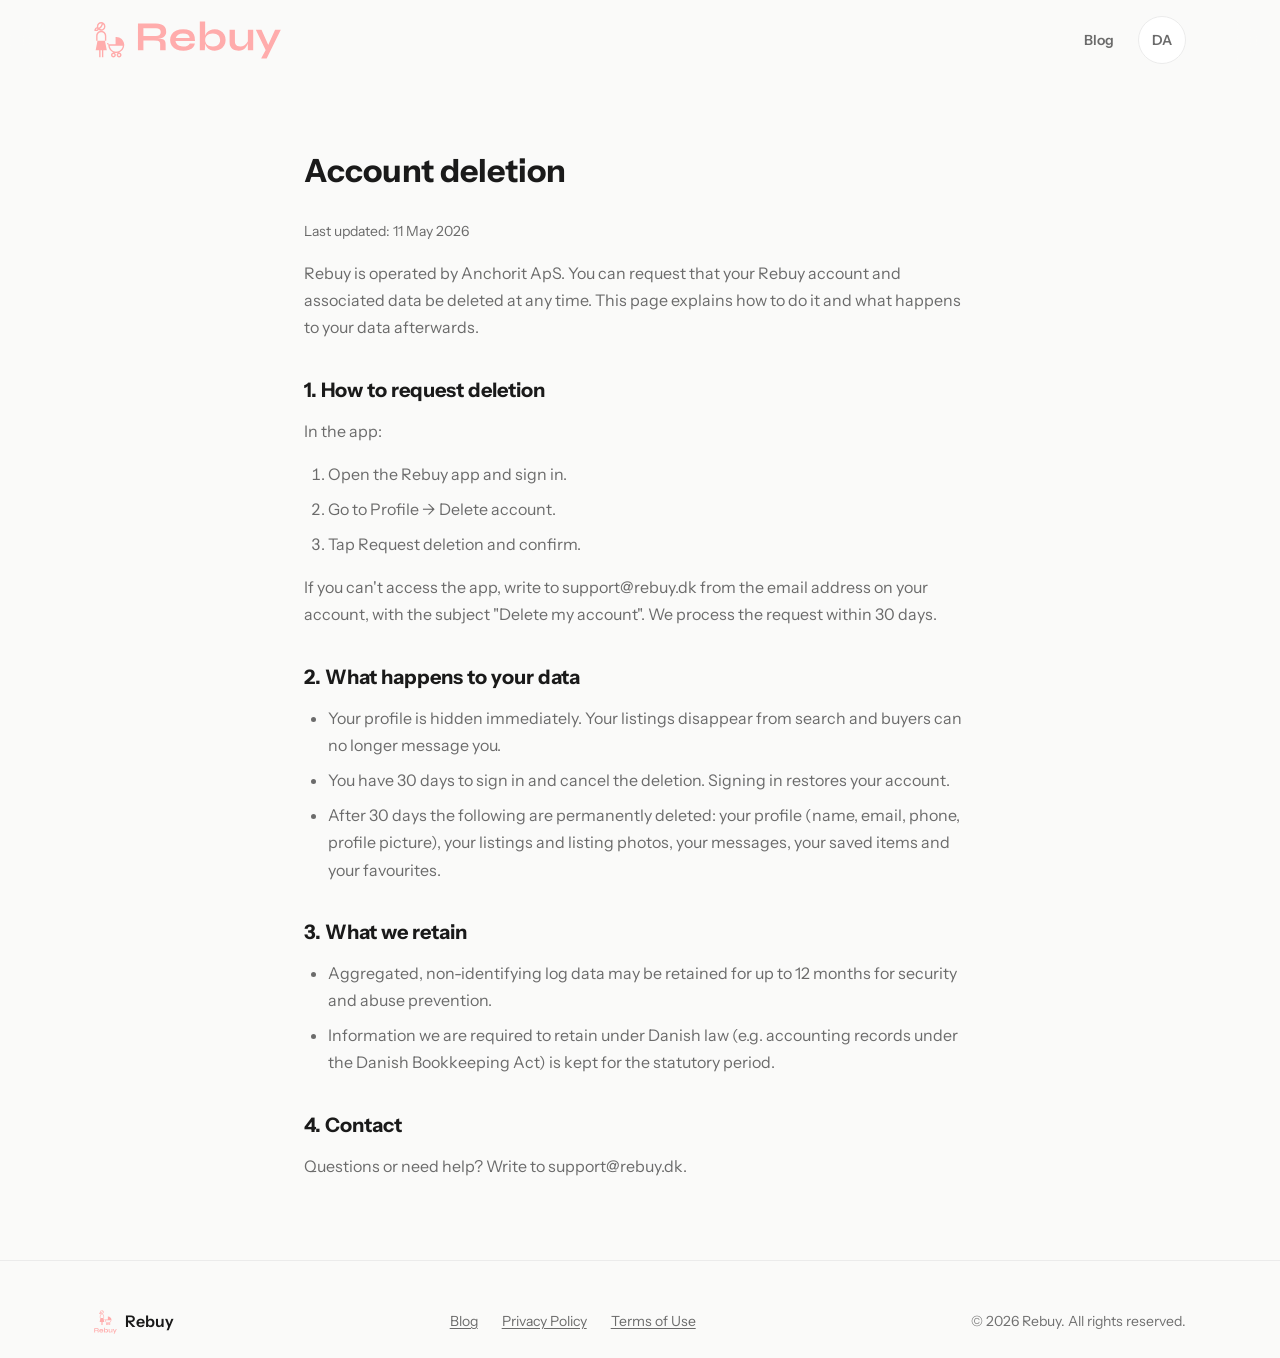
==== account-deletion/index.html @ 673bbb77 "feat: add /account-deletion page for Play Store requirement Adds a public account-deletion page at /" ====
<!DOCTYPE html>
<html lang="da">
<head>
  <meta charset="UTF-8">
  <meta name="viewport" content="width=device-width, initial-scale=1.0">
  <title>Sletning af konto — Rebuy</title>
  <meta name="description" content="Sådan beder du om at få din Rebuy-konto og tilhørende data slettet.">
  <link rel="canonical" href="https://rebuy.dk/account-deletion">
  <link rel="icon" type="image/svg+xml" href="/assets/logos/favicon.svg">
  <link rel="apple-touch-icon" href="/assets/logos/apple-touch-icon.png">
  <meta name="theme-color" content="#FAFAF9">
  <link rel="preconnect" href="https://fonts.googleapis.com">
  <link rel="preconnect" href="https://fonts.gstatic.com" crossorigin>
  <link rel="preload" as="style" href="https://fonts.googleapis.com/css2?family=Instrument+Sans:wght@400;500;600;700&display=swap">
  <link href="https://fonts.googleapis.com/css2?family=Instrument+Sans:wght@400;500;600;700&display=swap" rel="stylesheet" media="print" onload="this.media='all'">
  <noscript><link href="https://fonts.googleapis.com/css2?family=Instrument+Sans:wght@400;500;600;700&display=swap" rel="stylesheet"></noscript>
  <link rel="stylesheet" href="/css/styles.css?v=__VERSION__">
  <style>
    .legal { max-width: 720px; margin: 0 auto; padding: var(--space-3xl) var(--space-lg); }
    .legal h1 { font-size: var(--text-3xl); margin-bottom: var(--space-lg); }
    .legal h2 { font-size: var(--text-xl); margin-top: var(--space-xl); margin-bottom: var(--space-sm); }
    .legal p { color: var(--color-text-secondary); margin-bottom: var(--space-md); line-height: 1.7; }
    .legal ul, .legal ol { color: var(--color-text-secondary); margin: 0 0 var(--space-md) var(--space-lg); line-height: 1.7; }
    .legal ul li, .legal ol li { margin-bottom: var(--space-xs); }
    .legal-updated { font-size: var(--text-sm); color: var(--color-text-muted); margin-bottom: var(--space-xl); }
    .legal a { color: var(--color-primary, #E88888); }
  </style>
</head>
<body>

  <header class="header">
    <div class="container header-inner">
      <a href="/" class="header-logo">
        <img src="/assets/logos/color-icon-left-layout.svg?v=20260419" alt="Rebuy" width="188" height="40">
      </a>
      <nav class="header-nav" aria-label="Primary navigation">
        <a href="/blog/">Blog</a>
      </nav>
      <button id="lang-toggle" class="lang-toggle" type="button" aria-label="Switch language">
        <span data-i18n="lang.toggle">EN</span>
      </button>
    </div>
  </header>

  <main class="legal">
    <h1 data-i18n="delete.title">Sletning af konto</h1>
    <p class="legal-updated" data-i18n="delete.updated">Sidst opdateret: 11. maj 2026</p>

    <p data-i18n="delete.intro">Rebuy drives af Anchorit ApS. Du kan til enhver tid bede om at få din Rebuy-konto og dine tilhørende data slettet. Denne side beskriver, hvordan du gør det, og hvad der sker med dine data bagefter.</p>

    <h2 data-i18n="delete.s1_title">1. Sådan beder du om sletning</h2>
    <p data-i18n="delete.s1_intro">I appen:</p>
    <ol>
      <li data-i18n="delete.s1_step1">Åbn Rebuy-appen og log ind.</li>
      <li data-i18n="delete.s1_step2">Gå til Profil → Slet konto.</li>
      <li data-i18n="delete.s1_step3">Tryk på Anmod om sletning og bekræft.</li>
    </ol>
    <p data-i18n="delete.s1_email">Hvis du ikke har adgang til appen, kan du skrive til support@rebuy.dk fra den e-mailadresse, der er knyttet til din konto, med emnet "Slet min konto". Vi behandler anmodningen inden for 30 dage.</p>

    <h2 data-i18n="delete.s2_title">2. Hvad sker der med dine data</h2>
    <ul>
      <li data-i18n="delete.s2_li1">Din profil skjules med det samme. Dine annoncer forsvinder fra søgning, og købere kan ikke længere skrive til dig.</li>
      <li data-i18n="delete.s2_li2">Du har 30 dage til at logge ind og fortryde sletningen. Ved at logge ind genaktiveres din konto.</li>
      <li data-i18n="delete.s2_li3">Efter 30 dage slettes følgende permanent: din profil (navn, e-mail, telefon, profilbillede), dine annoncer og annoncebilleder, dine beskeder, dine gemte varer og dine favoritter.</li>
    </ul>

    <h2 data-i18n="delete.s3_title">3. Hvad vi opbevarer</h2>
    <ul>
      <li data-i18n="delete.s3_li1">Aggregerede, ikke-identificerbare logfiler kan opbevares i op til 12 måneder af hensyn til sikkerhed og forebyggelse af misbrug.</li>
      <li data-i18n="delete.s3_li2">Oplysninger, som vi efter dansk lovgivning er forpligtet til at gemme (f.eks. bogføringsmateriale efter bogføringsloven), opbevares i den lovpligtige periode.</li>
    </ul>

    <h2 data-i18n="delete.s4_title">4. Kontakt</h2>
    <p data-i18n="delete.s4_p">Spørgsmål eller behov for hjælp? Skriv til support@rebuy.dk.</p>
  </main>

  <footer class="footer">
    <div class="container footer-inner">
      <div class="footer-logo">
        <img src="/assets/logos/logo-no-background.svg" alt="Rebuy" width="24" height="25">
        <span class="footer-logo-text">Rebuy</span>
      </div>
      <nav class="footer-links" aria-label="Footer navigation">
        <a href="/blog/">Blog</a>
        <a href="/privacy-policy" data-i18n="footer.privacy">Privatlivspolitik</a>
        <a href="/terms-of-use" data-i18n="footer.terms">Vilkår og betingelser</a>
      </nav>
      <span class="footer-copyright" data-i18n="footer.copyright">&copy; 2026 Rebuy. Alle rettigheder forbeholdes.</span>
    </div>
  </footer>

  <script src="/js/i18n.js?v=__VERSION__"></script>
  <script>
    var lang = I18N.detect();
    I18N.apply(lang);
    var langBtn = document.getElementById("lang-toggle");
    if (langBtn) {
      langBtn.addEventListener("click", function () { I18N.toggle(); });
    }
  </script>
</body>
</html>
---- css/styles.css ----
/* ==========================================================================
   Rebuy.dk — Design Tokens & Styles
   Matches the iOS app pink theme from DesignTokens.swift
   ========================================================================== */

:root {
  /* Colors — iOS app pink theme */
  --color-primary: #F5A9A9;
  --color-primary-light: #FBCECE;
  --color-primary-dark: #E88888;
  --color-primary-gradient: linear-gradient(135deg, #FBCECE 0%, #F5A9A9 100%);

  --color-bg: #FAFAF9;
  --color-bg-card: #FFFFFF;
  --color-bg-warm: #FFF8F6;

  --color-text: #1A1A1A;
  --color-text-secondary: #6B6B6B;
  --color-text-muted: #707070;

  --color-border: #EBEBEB;

  --color-success: #34C759;
  --color-warning: #FF9500;
  --color-error: #FF3B30;

  /* Typography */
  --font-family: 'Instrument Sans', -apple-system, BlinkMacSystemFont, 'Segoe UI', sans-serif;

  --text-xs: 0.75rem;
  --text-sm: 0.875rem;
  --text-base: 1rem;
  --text-lg: 1.125rem;
  --text-xl: 1.25rem;
  --text-2xl: 1.5rem;
  --text-3xl: 2rem;
  --text-4xl: 2.5rem;
  --text-5xl: 3.25rem;

  /* Spacing — from iOS DesignTokens */
  --space-xxs: 4px;
  --space-xs: 8px;
  --space-sm: 12px;
  --space-md: 16px;
  --space-lg: 24px;
  --space-xl: 32px;
  --space-2xl: 48px;
  --space-3xl: 64px;
  --space-4xl: 96px;

  /* Radius — from iOS DesignTokens */
  --radius-sm: 8px;
  --radius-md: 12px;
  --radius-lg: 16px;
  --radius-xl: 24px;
  --radius-full: 9999px;

  /* Shadows */
  --shadow-sm: 0 1px 2px rgba(0, 0, 0, 0.04);
  --shadow: 0 2px 8px rgba(0, 0, 0, 0.06);
  --shadow-md: 0 4px 16px rgba(0, 0, 0, 0.08);
  --shadow-lg: 0 8px 32px rgba(0, 0, 0, 0.1);
  --shadow-pink: 0 8px 32px rgba(245, 169, 169, 0.3);

  /* Transitions */
  --transition-fast: 150ms ease;
  --transition-base: 250ms ease;
  --transition-slow: 400ms ease;
}

/* ==========================================================================
   Reset & Base
   ========================================================================== */

*,
*::before,
*::after {
  margin: 0;
  padding: 0;
  box-sizing: border-box;
}

html {
  scroll-behavior: smooth;
  -webkit-text-size-adjust: 100%;
}

body {
  font-family: var(--font-family);
  font-size: var(--text-base);
  line-height: 1.6;
  color: var(--color-text);
  background-color: var(--color-bg);
  -webkit-font-smoothing: antialiased;
  -moz-osx-font-smoothing: grayscale;
  overflow-x: hidden;
  -webkit-tap-highlight-color: transparent;
}

img,
svg {
  display: block;
  max-width: 100%;
}

a {
  color: var(--color-primary-dark);
  text-decoration: none;
  transition: color var(--transition-fast);
}

a:hover {
  color: var(--color-text);
}

/* ==========================================================================
   Layout
   ========================================================================== */

.container {
  width: 100%;
  max-width: 1140px;
  margin: 0 auto;
  padding: 0 var(--space-lg);
}

.section {
  padding: var(--space-4xl) 0;
}

/* ==========================================================================
   Header
   ========================================================================== */

.header {
  position: sticky;
  top: 0;
  z-index: 100;
  padding: var(--space-md) 0;
  background: rgba(250, 250, 249, 0.8);
  backdrop-filter: blur(20px);
  -webkit-backdrop-filter: blur(20px);
  border-bottom: 1px solid transparent;
  transition: border-color var(--transition-base);
}

.header--scrolled {
  border-bottom-color: var(--color-border);
}

.header-inner {
  display: flex;
  align-items: center;
  justify-content: space-between;
  gap: var(--space-lg);
}

.header-logo {
  display: flex;
  align-items: center;
  gap: var(--space-sm);
}

.header-logo img {
  height: 40px;
  width: auto;
}

.header-logo-text {
  display: none;
  font-size: var(--text-xl);
  font-weight: 700;
  color: var(--color-text);
  letter-spacing: -0.02em;
}

.header-nav {
  display: flex;
  align-items: center;
  gap: var(--space-lg);
  margin-left: auto;
}

.header-nav a {
  font-size: var(--text-sm);
  font-weight: 600;
  color: var(--color-text-secondary);
}

.header-nav a:hover,
.header-nav a[aria-current="page"],
.header-nav a[aria-current="true"] {
  color: var(--color-text);
}

/* ==========================================================================
   Language Toggle
   ========================================================================== */

.lang-toggle {
  display: inline-flex;
  align-items: center;
  justify-content: center;
  padding: var(--space-xxs) var(--space-sm);
  font-family: var(--font-family);
  font-size: var(--text-sm);
  font-weight: 600;
  color: var(--color-text-secondary);
  background: var(--color-bg-card);
  border: 1.5px solid var(--color-border);
  border-radius: var(--radius-full);
  cursor: pointer;
  transition: all var(--transition-fast);
  letter-spacing: 0.03em;
  line-height: 1;
  min-width: 48px;
  min-height: 48px;
}

.lang-toggle:hover {
  border-color: var(--color-primary);
  color: var(--color-primary-dark);
  background: var(--color-bg-warm);
}

.lang-toggle:active {
  transform: scale(0.96);
}

/* ==========================================================================
   Hero
   ========================================================================== */

.hero {
  padding: var(--space-4xl) 0 var(--space-lg);
  text-align: center;
}

.hero-logo {
  width: 180px;
  height: auto;
  margin: 0 auto var(--space-xl);
  aspect-ratio: 540 / 400;
}

.hero-badge {
  display: inline-block;
  padding: var(--space-xs) var(--space-md);
  background: var(--color-primary-light);
  color: #5C2222;
  font-size: var(--text-sm);
  font-weight: 600;
  border-radius: var(--radius-full);
  margin-bottom: var(--space-lg);
}

.hero h1 {
  font-size: var(--text-5xl);
  font-weight: 700;
  line-height: 1.1;
  letter-spacing: -0.03em;
  color: var(--color-text);
  margin-bottom: var(--space-lg);
  max-width: 700px;
  margin-left: auto;
  margin-right: auto;
  padding: 0 var(--space-lg);
}

.hero-subtitle {
  font-size: var(--text-xl);
  color: var(--color-text-secondary);
  max-width: 560px;
  margin: 0 auto var(--space-2xl);
  line-height: 1.5;
}

/* ==========================================================================
   Cards (Glassmorphism)
   ========================================================================== */

.cards {
  display: grid;
  grid-template-columns: repeat(3, 1fr);
  gap: var(--space-lg);
  padding: var(--space-3xl) 0;
}

.card {
  background: rgba(255, 255, 255, 0.7);
  backdrop-filter: blur(20px);
  -webkit-backdrop-filter: blur(20px);
  border: 1px solid rgba(255, 255, 255, 0.4);
  border-radius: var(--radius-lg);
  padding: var(--space-xl);
  box-shadow: var(--shadow);
  transition: transform var(--transition-base), box-shadow var(--transition-base);
}

.card:hover {
  transform: translateY(-4px);
  box-shadow: var(--shadow-md);
}

.card-icon {
  width: 48px;
  height: 48px;
  display: flex;
  align-items: center;
  justify-content: center;
  background: var(--color-primary-gradient);
  border-radius: var(--radius-md);
  margin-bottom: var(--space-md);
  font-size: 24px;
}

.card h3 {
  font-size: var(--text-lg);
  font-weight: 600;
  margin-bottom: var(--space-xs);
  color: var(--color-text);
}

.card p {
  font-size: var(--text-sm);
  color: var(--color-text-secondary);
  line-height: 1.5;
}

/* ==========================================================================
   Email Signup (Pre-launch)
   ========================================================================== */

.signup {
  max-width: 500px;
  margin: 0 auto;
  padding: var(--space-xl) var(--space-lg);
  text-align: center;
}

.signup h2 {
  font-size: var(--text-2xl);
  font-weight: 600;
  margin-bottom: var(--space-xs);
  color: var(--color-text);
}

.signup p {
  color: var(--color-text-secondary);
  margin-bottom: var(--space-lg);
}

.signup-form {
  display: flex;
  gap: var(--space-sm);
  justify-content: center;
}

.signup-form input[type="email"] {
  flex: 1;
  padding: var(--space-sm) var(--space-md);
  font-family: var(--font-family);
  font-size: 16px; /* Prevents iOS zoom on focus */
  border: 1.5px solid var(--color-border);
  border-radius: var(--radius-md);
  background: var(--color-bg-card);
  color: var(--color-text);
  outline: none;
  transition: border-color var(--transition-fast);
  min-height: 48px;
}

.signup-form input[type="email"]:focus {
  border-color: var(--color-primary);
  box-shadow: 0 0 0 3px rgba(245, 169, 169, 0.2);
}

.signup-form input[type="email"]::placeholder {
  color: var(--color-text-muted);
}

.signup-success {
  display: none;
  padding: var(--space-md);
  background: rgba(52, 199, 89, 0.1);
  border: 1px solid rgba(52, 199, 89, 0.3);
  border-radius: var(--radius-md);
  color: var(--color-success);
  font-weight: 500;
}

.signup-success.visible {
  display: block;
}

.signup-error {
  margin-top: var(--space-sm);
  padding: var(--space-md);
  background: rgba(255, 59, 48, 0.08);
  border: 1px solid rgba(255, 59, 48, 0.3);
  border-radius: var(--radius-md);
  color: var(--color-error);
  font-weight: 500;
}

/* ==========================================================================
   Contact modal
   ========================================================================== */

.footer-contact-btn {
  font-family: var(--font-family);
  font-size: var(--text-sm);
  color: var(--color-text-secondary);
  background: none;
  border: none;
  padding: 0;
  cursor: pointer;
  text-decoration: underline;
  text-underline-offset: 2px;
}

.footer-contact-btn:hover,
.footer-contact-btn:focus-visible {
  color: var(--color-text);
  outline: none;
}

.modal {
  position: fixed;
  inset: 0;
  z-index: 1000;
  display: flex;
  align-items: center;
  justify-content: center;
  padding: var(--space-md);
}

.modal[hidden] {
  display: none;
}

.modal-backdrop {
  position: absolute;
  inset: 0;
  background: rgba(0, 0, 0, 0.45);
  cursor: pointer;
}

.modal-dialog {
  position: relative;
  width: 100%;
  max-width: 500px;
  max-height: 90vh;
  overflow-y: auto;
  padding: var(--space-xl);
  background: var(--color-bg-card);
  border-radius: var(--radius-lg);
  box-shadow: var(--shadow-lg);
}

.modal-close {
  position: absolute;
  top: var(--space-sm);
  right: var(--space-sm);
  width: 36px;
  height: 36px;
  display: flex;
  align-items: center;
  justify-content: center;
  font-size: 1.75rem;
  line-height: 1;
  color: var(--color-text-secondary);
  background: none;
  border: none;
  border-radius: var(--radius-full);
  cursor: pointer;
  transition: background var(--transition-fast), color var(--transition-fast);
}

.modal-close:hover,
.modal-close:focus-visible {
  background: var(--color-bg-warm);
  color: var(--color-text);
  outline: none;
}

.modal-dialog h2 {
  font-size: var(--text-2xl);
  font-weight: 600;
  margin-bottom: var(--space-xs);
  color: var(--color-text);
  padding-right: var(--space-xl);
}

.modal-dialog > p {
  color: var(--color-text-secondary);
  margin-bottom: var(--space-lg);
}

.contact-form {
  display: flex;
  flex-direction: column;
  gap: var(--space-sm);
}

.contact-form input,
.contact-form textarea {
  width: 100%;
  padding: var(--space-sm) var(--space-md);
  font-family: var(--font-family);
  font-size: 16px; /* Prevents iOS zoom on focus */
  border: 1.5px solid var(--color-border);
  border-radius: var(--radius-md);
  background: var(--color-bg-card);
  color: var(--color-text);
  outline: none;
  transition: border-color var(--transition-fast);
  min-height: 48px;
}

.contact-form textarea {
  resize: vertical;
  min-height: 120px;
  line-height: 1.5;
}

.contact-form input:focus,
.contact-form textarea:focus {
  border-color: var(--color-primary);
  box-shadow: 0 0 0 3px rgba(245, 169, 169, 0.2);
}

.contact-form input::placeholder,
.contact-form textarea::placeholder {
  color: var(--color-text-muted);
}

.contact-form .btn {
  margin-top: var(--space-xs);
  width: 100%;
}

.contact-form.hidden {
  display: none;
}

.contact-success {
  display: none;
  padding: var(--space-md);
  background: rgba(52, 199, 89, 0.1);
  border: 1px solid rgba(52, 199, 89, 0.3);
  border-radius: var(--radius-md);
  color: var(--color-success);
  font-weight: 500;
}

.contact-success.visible {
  display: block;
}

.contact-error {
  margin-top: var(--space-sm);
  padding: var(--space-md);
  background: rgba(255, 59, 48, 0.08);
  border: 1px solid rgba(255, 59, 48, 0.3);
  border-radius: var(--radius-md);
  color: var(--color-error);
  font-weight: 500;
}

/* ==========================================================================
   Buttons
   ========================================================================== */

.btn {
  display: inline-flex;
  align-items: center;
  justify-content: center;
  gap: var(--space-xs);
  padding: var(--space-sm) var(--space-lg);
  font-family: var(--font-family);
  font-size: var(--text-base);
  font-weight: 600;
  border: none;
  border-radius: var(--radius-md);
  cursor: pointer;
  transition: all var(--transition-fast);
  text-decoration: none;
  line-height: 1.4;
  min-height: 48px;
}

.btn-primary {
  background: var(--color-primary-gradient);
  color: var(--color-text);
  box-shadow: var(--shadow-pink);
}

.btn-primary:hover {
  background: var(--color-primary-dark);
  color: var(--color-text);
  transform: translateY(-1px);
  box-shadow: 0 12px 40px rgba(245, 169, 169, 0.4);
}

.btn-primary:active {
  transform: translateY(0);
}

.btn-secondary {
  background: var(--color-bg-card);
  color: var(--color-text);
  border: 1.5px solid var(--color-border);
}

.btn-secondary:hover {
  border-color: var(--color-primary);
  color: var(--color-text);
}

/* ==========================================================================
   Store Buttons (Launched)
   ========================================================================== */

.store-buttons {
  display: flex;
  gap: var(--space-md);
  justify-content: center;
  flex-wrap: wrap;
}

.store-btn {
  display: inline-flex;
  align-items: center;
  gap: var(--space-sm);
  padding: var(--space-sm) var(--space-lg);
  background: var(--color-text);
  color: #FFFFFF;
  border-radius: var(--radius-md);
  font-size: var(--text-sm);
  font-weight: 500;
  transition: all var(--transition-fast);
  text-decoration: none;
  min-height: 48px;
}

.store-btn:hover {
  background: #333;
  color: #FFFFFF;
  transform: translateY(-2px);
  box-shadow: var(--shadow-md);
}

.store-btn svg {
  width: 24px;
  height: 24px;
  flex-shrink: 0;
}

.store-btn-text {
  display: flex;
  flex-direction: column;
  text-align: left;
  line-height: 1.2;
}

.store-btn-label {
  font-size: var(--text-xs);
  font-weight: 400;
  opacity: 0.8;
}

.store-btn-name {
  font-size: var(--text-base);
  font-weight: 600;
}

/* ==========================================================================
   App Showcase (Launched)
   ========================================================================== */

.showcase {
  padding: var(--space-3xl) 0 var(--space-2xl);
  text-align: center;
}

.showcase h2 {
  font-size: var(--text-3xl);
  font-weight: 700;
  letter-spacing: -0.02em;
  color: var(--color-text);
  margin-bottom: var(--space-sm);
}

.showcase-subtitle {
  max-width: 560px;
  margin: 0 auto var(--space-2xl);
  font-size: var(--text-lg);
  color: var(--color-text-secondary);
  line-height: 1.5;
  padding: 0 var(--space-lg);
}

.phone-gallery {
  display: flex;
  gap: var(--space-xl);
  overflow-x: auto;
  scroll-snap-type: x mandatory;
  scroll-padding-inline: max(var(--space-lg), calc((100vw - 1140px) / 2));
  padding: var(--space-md) max(var(--space-lg), calc((100vw - 1140px) / 2)) var(--space-2xl);
  -webkit-overflow-scrolling: touch;
  scrollbar-width: none;
}

.phone-gallery::-webkit-scrollbar {
  display: none;
}

.phone-card {
  flex: 0 0 240px;
  scroll-snap-align: center;
  display: flex;
  flex-direction: column;
  align-items: center;
  text-align: center;
}

.phone-card picture,
.phone-card img {
  width: 100%;
  height: auto;
  aspect-ratio: 720 / 1389;
  border-radius: var(--radius-lg);
  filter: drop-shadow(0 18px 32px rgba(26, 26, 26, 0.12));
  transition: transform var(--transition-base);
}

.phone-card:hover img {
  transform: translateY(-6px);
}

.phone-card figcaption {
  margin-top: var(--space-lg);
  max-width: 240px;
}

.phone-card figcaption h3 {
  font-size: var(--text-base);
  font-weight: 600;
  color: var(--color-text);
  margin-bottom: var(--space-xxs);
}

.phone-card figcaption p {
  font-size: var(--text-sm);
  color: var(--color-text-secondary);
  line-height: 1.45;
}

@media (hover: none) {
  .phone-card:hover img {
    transform: none;
  }
}

/* ==========================================================================
   CTA Section (Launched)
   ========================================================================== */

.cta {
  background: var(--color-primary-gradient);
  border-radius: var(--radius-xl);
  padding: var(--space-3xl) var(--space-xl);
  text-align: center;
  margin: var(--space-3xl) 0;
}

.cta h2 {
  font-size: var(--text-3xl);
  font-weight: 700;
  color: #FFFFFF;
  margin-bottom: var(--space-sm);
}

.cta p {
  font-size: var(--text-lg);
  color: rgba(255, 255, 255, 0.85);
  margin-bottom: var(--space-xl);
}

.cta .store-btn {
  background: #FFFFFF;
  color: var(--color-text);
}

.cta .store-btn:hover {
  background: #F5F5F4;
  color: var(--color-text);
}

/* ==========================================================================
   Blog
   ========================================================================== */

.blog-hero {
  padding: var(--space-4xl) 0 var(--space-2xl);
  text-align: center;
}

.blog-hero h1 {
  max-width: 760px;
  margin: 0 auto var(--space-md);
  font-size: var(--text-5xl);
  line-height: 1.08;
  letter-spacing: -0.03em;
}

.blog-hero p:last-child {
  max-width: 620px;
  margin: 0 auto;
  font-size: var(--text-xl);
  color: var(--color-text-secondary);
  line-height: 1.5;
}

.eyebrow {
  margin-bottom: var(--space-md);
  font-size: var(--text-sm);
  font-weight: 700;
  color: var(--color-primary-dark);
  text-transform: uppercase;
}

.blog-list-section {
  padding: 0 0 var(--space-4xl);
}

.blog-card {
  display: grid;
  grid-template-columns: minmax(260px, 0.8fr) 1fr;
  gap: var(--space-xl);
  align-items: center;
  max-width: 920px;
  margin: 0 auto;
  padding: var(--space-lg);
  background: var(--color-bg-card);
  border: 1px solid var(--color-border);
  border-radius: var(--radius-sm);
  box-shadow: var(--shadow);
}

.blog-card-image {
  display: block;
  overflow: hidden;
  border-radius: var(--radius-sm);
  aspect-ratio: 4 / 3;
  background: var(--color-bg-warm);
}

.blog-card-image img {
  width: 100%;
  height: 100%;
  object-fit: cover;
}

.blog-card-body h2 {
  margin-bottom: var(--space-sm);
  font-size: var(--text-2xl);
  line-height: 1.2;
}

.blog-card-body h2 a {
  color: var(--color-text);
}

.blog-card-body p:not(.post-meta) {
  margin-bottom: var(--space-md);
  color: var(--color-text-secondary);
}

.post-meta {
  margin-bottom: var(--space-sm);
  font-size: var(--text-sm);
  font-weight: 600;
  color: var(--color-text-muted);
}

.read-more,
.back-link {
  font-size: var(--text-base);
  font-weight: 700;
  color: var(--color-primary-dark);
}

.back-link {
  display: inline-flex;
  align-items: center;
  min-height: 40px;
  padding: var(--space-xs) var(--space-sm);
}

.back-link::before {
  content: "\2190";
  margin-right: var(--space-xs);
}

.post-header {
  padding: var(--space-4xl) 0 var(--space-2xl);
  text-align: center;
}

.post-header-inner {
  max-width: 880px;
}

.post-header .back-link {
  margin-bottom: var(--space-lg);
}

.post-header h1 {
  max-width: 820px;
  margin: 0 auto var(--space-lg);
  font-size: var(--text-5xl);
  line-height: 1.08;
  letter-spacing: -0.03em;
}

.post-dek {
  max-width: 700px;
  margin: 0 auto;
  font-size: var(--text-xl);
  line-height: 1.5;
  color: var(--color-text-secondary);
}

.post-hero-image {
  width: min(1040px, calc(100% - 48px));
  margin: 0 auto var(--space-3xl);
  overflow: hidden;
  border-radius: var(--radius-sm);
  background: var(--color-bg-warm);
}

.post-hero-image img {
  width: 100%;
  max-height: 680px;
  object-fit: cover;
  object-position: center;
}

.post-content {
  max-width: 720px;
  margin: 0 auto;
  padding: 0 var(--space-lg) var(--space-4xl);
}

.post-content p,
.post-content li {
  font-size: var(--text-lg);
  line-height: 1.75;
  color: var(--color-text-secondary);
}

.post-content p {
  margin-bottom: var(--space-lg);
}

.post-content h2 {
  margin: var(--space-2xl) 0 var(--space-md);
  font-size: var(--text-2xl);
  line-height: 1.2;
  color: var(--color-text);
}

.post-content ul {
  margin: 0 0 var(--space-lg) var(--space-lg);
}

.post-content li + li {
  margin-top: var(--space-sm);
}

.post-cta {
  margin-top: var(--space-3xl);
  padding: var(--space-xl);
  background: var(--color-bg-card);
  border: 1px solid var(--color-border);
  border-radius: var(--radius-sm);
  box-shadow: var(--shadow);
}

.post-cta h2 {
  margin-top: 0;
}

.post-cta p {
  font-size: var(--text-base);
}

/* ==========================================================================
   Footer
   ========================================================================== */

.footer {
  padding: var(--space-2xl) 0;
  border-top: 1px solid var(--color-border);
}

.footer-inner {
  display: flex;
  align-items: center;
  justify-content: space-between;
  flex-wrap: wrap;
  gap: var(--space-md);
}

.footer-logo {
  display: flex;
  align-items: center;
  gap: var(--space-xs);
}

.footer-logo img {
  height: 24px;
  width: auto;
}

.footer-logo-text {
  font-weight: 600;
  color: var(--color-text);
}

.footer-links {
  display: flex;
  gap: var(--space-lg);
}

.footer-links a {
  font-size: var(--text-sm);
  color: var(--color-text-secondary);
  text-decoration: underline;
  text-underline-offset: 2px;
}

.footer-links a:hover {
  color: var(--color-text);
}

.footer-copyright {
  font-size: var(--text-sm);
  color: var(--color-text-muted);
}

/* ==========================================================================
   Animations
   ========================================================================== */

@keyframes fadeInUp {
  from {
    opacity: 0;
    transform: translateY(20px);
  }
  to {
    opacity: 1;
    transform: translateY(0);
  }
}

@keyframes float {
  0%, 100% {
    transform: translateY(0);
  }
  50% {
    transform: translateY(-10px);
  }
}

@keyframes pulse {
  0%, 100% {
    opacity: 1;
  }
  50% {
    opacity: 0.7;
  }
}

[data-animate] {
  opacity: 0;
  transform: translateY(20px);
  transition: opacity var(--transition-slow), transform var(--transition-slow);
}

[data-animate].visible {
  opacity: 1;
  transform: translateY(0);
}

[data-animate-delay="1"] {
  transition-delay: 100ms;
}

[data-animate-delay="2"] {
  transition-delay: 200ms;
}

[data-animate-delay="3"] {
  transition-delay: 300ms;
}

.hero-logo {
  animation: float 4s ease-in-out infinite;
}

/* ==========================================================================
   Utilities
   ========================================================================== */

.hidden {
  display: none !important;
}

.text-center {
  text-align: center;
}

/* ==========================================================================
   Touch Devices — disable hover lift effects
   ========================================================================== */

@media (hover: none) {
  .card:hover {
    transform: none;
    box-shadow: var(--shadow);
  }

  .store-btn:hover {
    transform: none;
    box-shadow: none;
  }

  .btn-primary:hover {
    transform: none;
  }
}

/* ==========================================================================
   Responsive — Tablet (≤ 900px)
   ========================================================================== */

@media (max-width: 900px) {
  .cards {
    grid-template-columns: 1fr;
    max-width: 480px;
    margin: 0 auto;
  }

  .hero h1 {
    font-size: var(--text-4xl);
  }

  .cta h2 {
    font-size: var(--text-2xl);
  }

  .blog-hero h1,
  .post-header h1 {
    font-size: var(--text-4xl);
  }

  .blog-card {
    grid-template-columns: 1fr;
    max-width: 620px;
  }
}

/* ==========================================================================
   Responsive — Mobile (≤ 640px)
   ========================================================================== */

@media (max-width: 640px) {
  .container {
    padding: 0 var(--space-md);
  }

  .hero {
    padding: var(--space-2xl) 0 var(--space-xl);
  }

  .hero h1 {
    font-size: var(--text-3xl);
    padding: 0 var(--space-md);
    word-break: break-word;
    overflow-wrap: break-word;
    hyphens: auto;
  }

  .hero-subtitle {
    font-size: var(--text-base);
    padding: 0 var(--space-md);
  }

  .hero-logo {
    width: 120px;
    margin-bottom: var(--space-lg);
  }

  .hero-badge {
    margin-bottom: var(--space-md);
  }

  .cards {
    padding: var(--space-xl) 0;
    gap: var(--space-md);
  }

  .card {
    padding: var(--space-lg);
  }

  .signup {
    padding: var(--space-xl) var(--space-md);
  }

  .signup h2 {
    font-size: var(--text-xl);
  }

  .signup-form {
    flex-direction: column;
  }

  .signup-form .btn {
    width: 100%;
  }

  .store-buttons {
    flex-direction: column;
    align-items: stretch;
  }

  .store-btn {
    justify-content: center;
  }

  .cta {
    padding: var(--space-xl) var(--space-md);
    border-radius: var(--radius-lg);
    margin: var(--space-xl) 0;
  }

  .cta h2 {
    font-size: var(--text-xl);
  }

  .cta p {
    font-size: var(--text-base);
  }

  .header-inner {
    gap: var(--space-md);
  }

  .header-nav {
    gap: var(--space-md);
  }

  .blog-hero {
    padding: var(--space-2xl) 0 var(--space-xl);
  }

  .blog-hero h1,
  .post-header h1 {
    font-size: var(--text-3xl);
    overflow-wrap: break-word;
  }

  .blog-hero p:last-child,
  .post-dek,
  .post-content p,
  .post-content li {
    font-size: var(--text-base);
  }

  .blog-list-section {
    padding-bottom: var(--space-2xl);
  }

  .blog-card {
    padding: var(--space-md);
    gap: var(--space-lg);
  }

  .post-header {
    padding: var(--space-2xl) 0 var(--space-xl);
  }

  .post-hero-image {
    width: calc(100% - 32px);
    margin-bottom: var(--space-xl);
  }

  .post-content {
    padding: 0 var(--space-md) var(--space-2xl);
  }

  .post-cta {
    padding: var(--space-lg);
  }

  .footer {
    padding: var(--space-lg) 0;
  }

  .footer-inner {
    flex-direction: column;
    text-align: center;
    gap: var(--space-sm);
  }

  .footer-links {
    flex-wrap: wrap;
    justify-content: center;
    gap: var(--space-md);
  }

  .modal-dialog {
    padding: var(--space-lg);
  }

  .modal-dialog h2 {
    font-size: var(--text-xl);
  }
}

/* ==========================================================================
   Responsive — Small Mobile (≤ 380px, iPhone SE)
   ========================================================================== */

@media (max-width: 380px) {
  .hero h1 {
    font-size: 1.625rem;
  }

  .hero-subtitle {
    font-size: var(--text-sm);
  }

  .hero-logo {
    width: 100px;
  }

  .header-logo-text {
    font-size: var(--text-base);
  }

  .card-icon {
    width: 40px;
    height: 40px;
    font-size: 20px;
  }

  .store-btn {
    padding: var(--space-sm) var(--space-md);
  }
}

/* ==========================================================================
   Safe Area — Notched devices (iPhone X+)
   ========================================================================== */

@supports (padding: env(safe-area-inset-bottom)) {
  .header {
    padding-left: env(safe-area-inset-left);
    padding-right: env(safe-area-inset-right);
  }

  .footer {
    padding-bottom: calc(var(--space-lg) + env(safe-area-inset-bottom));
  }
}

/* ==========================================================================
   Reduced Motion
   ========================================================================== */

@media (prefers-reduced-motion: reduce) {
  *,
  *::before,
  *::after {
    animation-duration: 0.01ms !important;
    animation-iteration-count: 1 !important;
    transition-duration: 0.01ms !important;
  }

  html {
    scroll-behavior: auto;
  }

  [data-animate] {
    opacity: 1;
    transform: none;
  }

  .hero-logo {
    animation: none;
  }
}

/* ==========================================================================
   Focus Styles (Accessibility)
   ========================================================================== */

:focus-visible {
  outline: 2px solid var(--color-primary);
  outline-offset: 2px;
}

input:focus-visible {
  outline: none;
}
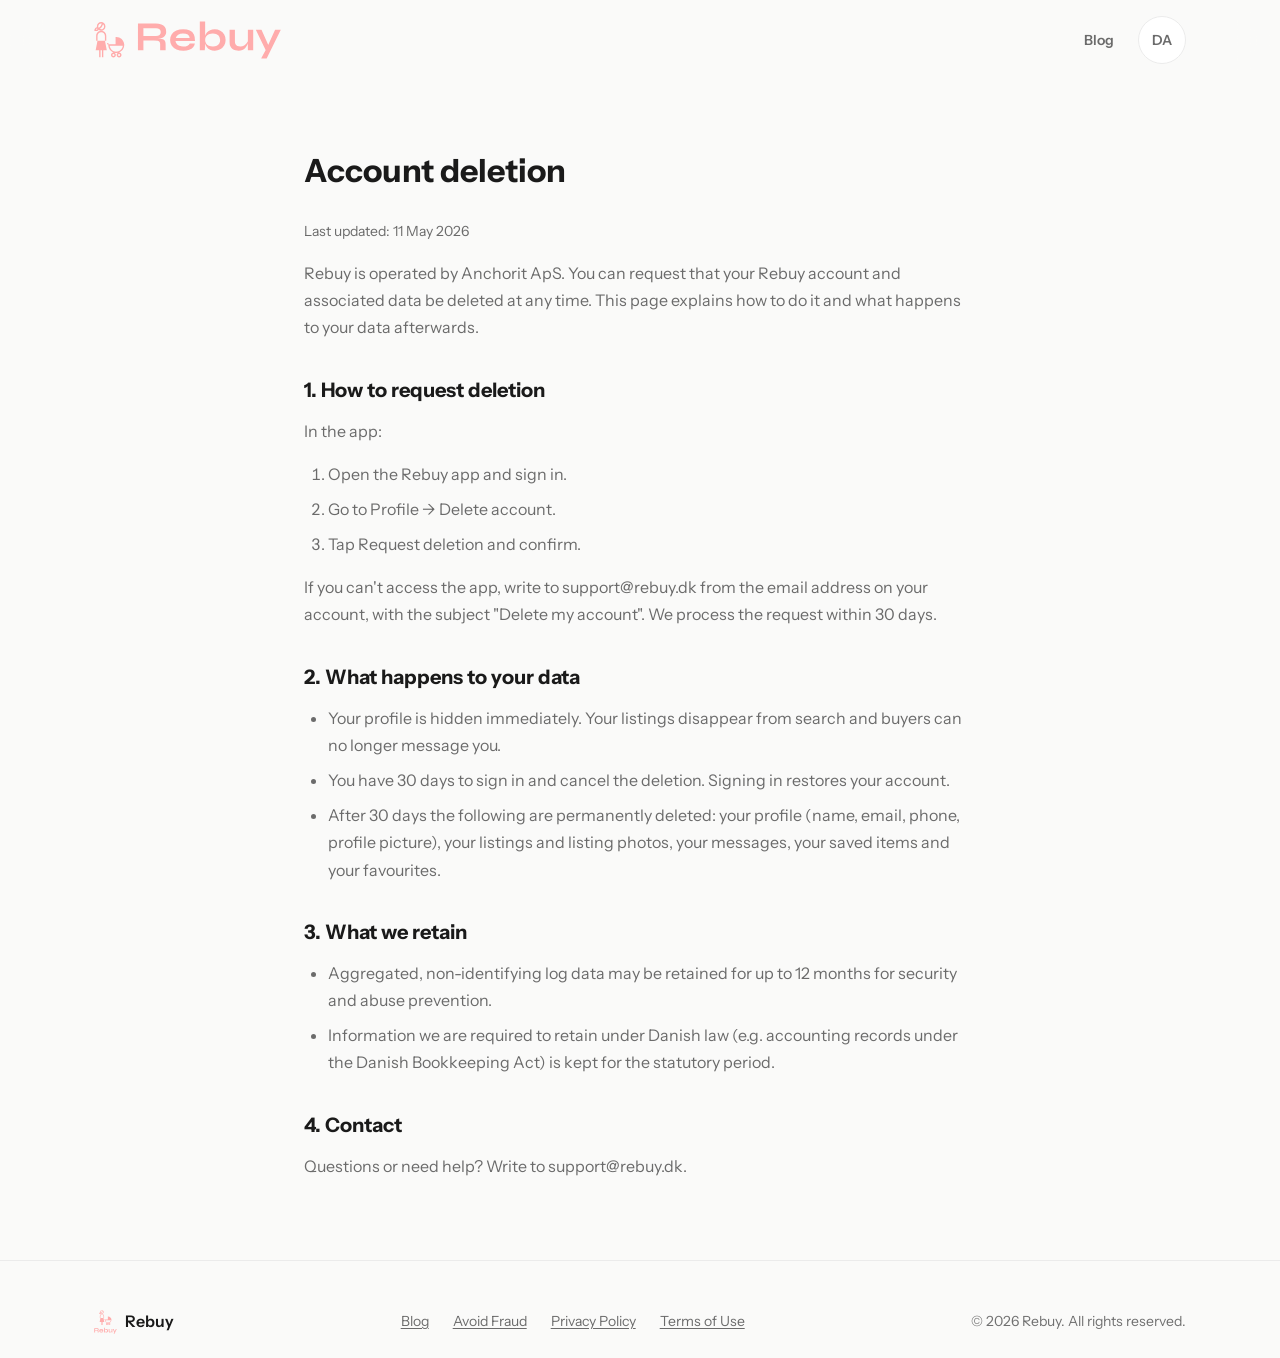
==== commit 8cd476d7: "feat: add fraud-awareness subpage (/avoid-fraud/) Add a bilingual user-education page on avoiding fr" ====
--- a/account-deletion/index.html
+++ b/account-deletion/index.html
@@ -5,7 +5,7 @@
   <meta name="viewport" content="width=device-width, initial-scale=1.0">
   <title>Sletning af konto — Rebuy</title>
   <meta name="description" content="Sådan beder du om at få din Rebuy-konto og tilhørende data slettet.">
-  <link rel="canonical" href="https://rebuy.dk/account-deletion">
+  <link rel="canonical" href="https://rebuy.dk/account-deletion/">
   <link rel="icon" type="image/svg+xml" href="/assets/logos/favicon.svg">
   <link rel="apple-touch-icon" href="/assets/logos/apple-touch-icon.png">
   <meta name="theme-color" content="#FAFAF9">
@@ -82,8 +82,9 @@
       </div>
       <nav class="footer-links" aria-label="Footer navigation">
         <a href="/blog/">Blog</a>
-        <a href="/privacy-policy" data-i18n="footer.privacy">Privatlivspolitik</a>
-        <a href="/terms-of-use" data-i18n="footer.terms">Vilkår og betingelser</a>
+        <a href="/avoid-fraud/" data-i18n="footer.fraud">Undgå svindel</a>
+        <a href="/privacy-policy/" data-i18n="footer.privacy">Privatlivspolitik</a>
+        <a href="/terms-of-use/" data-i18n="footer.terms">Vilkår og betingelser</a>
       </nav>
       <span class="footer-copyright" data-i18n="footer.copyright">&copy; 2026 Rebuy. Alle rettigheder forbeholdes.</span>
     </div>
--- a/css/styles.css
+++ b/css/styles.css
@@ -328,6 +328,64 @@
 }
 
 /* ==========================================================================
+   Accessibility row (launched) — quiet trust band of feature chips.
+   Lists only what both iOS and Android ship: screen reader, voice, contrast.
+   ========================================================================== */
+
+.a11y {
+  padding: var(--space-xl) 0;
+  text-align: center;
+}
+
+.a11y h2 {
+  font-size: var(--text-2xl);
+  font-weight: 600;
+  letter-spacing: -0.02em;
+}
+
+.a11y-intro {
+  max-width: 560px;
+  margin: var(--space-xs) auto var(--space-lg);
+  font-size: var(--text-base);
+  color: var(--color-text-secondary);
+  line-height: 1.5;
+  padding: 0 var(--space-lg);
+}
+
+.a11y-list {
+  list-style: none;
+  margin: 0;
+  padding: 0;
+  display: flex;
+  flex-wrap: wrap;
+  justify-content: center;
+  gap: var(--space-sm);
+}
+
+/* Shares the feature-card glass surface (translucent white fill + soft white
+   edge + --shadow) so the chips read as tiles, not flat buttons. No
+   backdrop-blur: there is only flat canvas behind them, so the frosted look
+   comes from the fill + border alone — keeps the two-blur rule intact. */
+.a11y-pill {
+  display: inline-flex;
+  align-items: center;
+  gap: var(--space-xs);
+  padding: var(--space-xs) var(--space-md);
+  background: rgba(255, 255, 255, 0.7);
+  border: 1px solid rgba(255, 255, 255, 0.4);
+  border-radius: var(--radius-full);
+  box-shadow: var(--shadow);
+  font-size: var(--text-sm);
+  font-weight: 600;
+  color: var(--color-text);
+}
+
+.a11y-pill-icon {
+  font-size: var(--text-lg);
+  line-height: 1;
+}
+
+/* ==========================================================================
    Email Signup (Pre-launch)
    ========================================================================== */
 
@@ -425,25 +483,32 @@
   outline: none;
 }
 
+/* Native <dialog>. The UA keeps it display:none until [open]; we fill the
+   viewport, center the card, and render the scrim via ::backdrop. The dialog
+   itself is transparent so a click anywhere outside .modal-dialog targets the
+   dialog (handled in main.js as a dismiss). */
 .modal {
   position: fixed;
   inset: 0;
-  z-index: 1000;
-  display: flex;
+  width: auto;
+  height: auto;
+  max-width: none;
+  max-height: none;
+  margin: 0;
+  padding: var(--space-md);
+  border: none;
+  background: transparent;
   align-items: center;
   justify-content: center;
-  padding: var(--space-md);
-}
-
-.modal[hidden] {
-  display: none;
-}
-
-.modal-backdrop {
-  position: absolute;
-  inset: 0;
+  z-index: 1000;
+}
+
+.modal[open] {
+  display: flex;
+}
+
+.modal::backdrop {
   background: rgba(0, 0, 0, 0.45);
-  cursor: pointer;
 }
 
 .modal-dialog {
@@ -630,30 +695,57 @@
 }
 
 .store-btn {
+  /* Resting/hover elevation are local vars so the touch + CTA-variant blocks
+     can re-point them without re-declaring the full stack. The inset 1px line
+     is an edge highlight (not an elevation tier) that gives the dark fill a
+     lit, tactile top edge against the warm canvas. */
+  --store-rest-shadow: 0 4px 14px rgba(26, 26, 26, 0.18),
+    inset 0 1px 0 rgba(255, 255, 255, 0.14);
+  --store-hover-shadow: 0 10px 26px rgba(26, 26, 26, 0.28),
+    inset 0 1px 0 rgba(255, 255, 255, 0.18);
+
+  position: relative;
   display: inline-flex;
   align-items: center;
   gap: var(--space-sm);
-  padding: var(--space-sm) var(--space-lg);
-  background: var(--color-text);
+  padding: 10px var(--space-lg);
+  /* Near-black vertical gradient (not the brand pink gradient) reads as a
+     premium, top-lit surface vs. the old flat ink fill. */
+  background: linear-gradient(180deg, #2A2A2A 0%, #161616 100%);
   color: #FFFFFF;
+  border: 1px solid rgba(0, 0, 0, 0.55);
   border-radius: var(--radius-md);
   font-size: var(--text-sm);
   font-weight: 500;
-  transition: all var(--transition-fast);
+  box-shadow: var(--store-rest-shadow);
+  transition: transform var(--transition-base),
+    box-shadow var(--transition-base), filter var(--transition-base);
   text-decoration: none;
-  min-height: 48px;
+  min-height: 52px;
+  -webkit-tap-highlight-color: transparent;
 }
 
 .store-btn:hover {
-  background: #333;
-  color: #FFFFFF;
-  transform: translateY(-2px);
-  box-shadow: var(--shadow-md);
+  transform: translateY(-3px);
+  filter: brightness(1.12);
+  box-shadow: var(--store-hover-shadow);
+}
+
+.store-btn:active {
+  transform: translateY(-1px);
+  filter: brightness(1.04);
+  box-shadow: 0 3px 10px rgba(26, 26, 26, 0.22),
+    inset 0 1px 0 rgba(255, 255, 255, 0.12);
+}
+
+.store-btn:focus-visible {
+  outline: 3px solid rgba(245, 169, 169, 0.55);
+  outline-offset: 2px;
 }
 
 .store-btn svg {
-  width: 24px;
-  height: 24px;
+  width: 26px;
+  height: 26px;
   flex-shrink: 0;
 }
 
@@ -661,23 +753,141 @@
   display: flex;
   flex-direction: column;
   text-align: left;
-  line-height: 1.2;
+  line-height: 1.15;
 }
 
 .store-btn-label {
   font-size: var(--text-xs);
   font-weight: 400;
-  opacity: 0.8;
+  opacity: 0.72;
 }
 
 .store-btn-name {
   font-size: var(--text-base);
   font-weight: 600;
+  letter-spacing: -0.01em;
 }
 
 /* ==========================================================================
    App Showcase (Launched)
    ========================================================================== */
+
+/* ==========================================================================
+   How it works — 3-step buy/sell strip (launched mode)
+   ========================================================================== */
+
+.howitworks {
+  padding: var(--space-3xl) 0 var(--space-2xl);
+  text-align: center;
+}
+
+.howitworks h2 {
+  font-size: var(--text-3xl);
+  font-weight: 700;
+  letter-spacing: -0.02em;
+  color: var(--color-text);
+  margin-bottom: var(--space-sm);
+}
+
+.howitworks-subtitle {
+  max-width: 560px;
+  margin: 0 auto var(--space-xl);
+  font-size: var(--text-lg);
+  color: var(--color-text-secondary);
+  line-height: 1.5;
+  padding: 0 var(--space-lg);
+}
+
+/* Buy / Sell segmented control — mirrors .platform-tabs */
+.flow-tabs {
+  display: inline-flex;
+  align-items: center;
+  gap: var(--space-xxs);
+  padding: var(--space-xxs);
+  margin: 0 auto var(--space-2xl);
+  background: var(--color-bg-card);
+  border: 1.5px solid var(--color-border);
+  border-radius: var(--radius-full);
+  box-shadow: var(--shadow-sm);
+}
+
+.flow-tab {
+  padding: var(--space-xs) var(--space-lg);
+  font-family: var(--font-family);
+  font-size: var(--text-sm);
+  font-weight: 600;
+  color: var(--color-text-secondary);
+  background: transparent;
+  border: none;
+  border-radius: var(--radius-full);
+  cursor: pointer;
+  transition: all var(--transition-fast);
+  min-height: 40px;
+}
+
+.flow-tab:hover {
+  color: var(--color-text);
+}
+
+.flow-tab[aria-selected="true"] {
+  background: var(--color-text);
+  color: #FFFFFF;
+  box-shadow: 0 2px 8px rgba(26, 26, 26, 0.18);
+}
+
+.flow-panel[hidden] {
+  display: none;
+}
+
+/* 3-step grid of feature cards — <ol> kept semantic; .step-card-num is decorative.
+   .step-card layers onto the shared .card surface (glass fill, blur, shadow, hover). */
+.howitworks-steps {
+  list-style: none;
+  margin: 0;
+  padding: 0;
+  display: grid;
+  grid-template-columns: repeat(3, 1fr);
+  gap: var(--space-lg);
+}
+
+.step-card {
+  text-align: left;
+}
+
+.step-card-head {
+  display: flex;
+  align-items: center;
+  justify-content: space-between;
+  margin-bottom: var(--space-md);
+}
+
+/* The icon tile already carries its own bottom margin in feature cards;
+   inside the step-card head it sits in a row, so drop it. */
+.step-card .card-icon {
+  margin-bottom: 0;
+}
+
+.step-card-num {
+  font-size: var(--text-4xl);
+  font-weight: 700;
+  line-height: 1;
+  letter-spacing: -0.03em;
+  color: var(--color-primary);
+}
+
+.step-card h3 {
+  font-size: var(--text-lg);
+  font-weight: 600;
+  color: var(--color-text);
+  margin-bottom: var(--space-xs);
+}
+
+.step-card p {
+  margin: 0;
+  font-size: var(--text-sm);
+  color: var(--color-text-secondary);
+  line-height: 1.5;
+}
 
 .showcase {
   padding: var(--space-3xl) 0 var(--space-2xl);
@@ -725,18 +935,72 @@
   text-align: center;
 }
 
-.phone-card picture,
-.phone-card img {
+/* CSS-rendered device frame. The same .phone-frame shell works for both
+   platforms — the cutout (Dynamic Island vs Pixel punch-hole) is rendered
+   via the inner ::before so it sits on top of the screenshot. */
+.phone-frame {
+  --phone-bezel: 8px;
+  --phone-radius-outer: 36px;
+  --phone-radius-inner: 28px;
+  position: relative;
   width: 100%;
-  height: auto;
-  aspect-ratio: 720 / 1389;
-  border-radius: var(--radius-lg);
-  filter: drop-shadow(0 18px 32px rgba(26, 26, 26, 0.12));
-  transition: transform var(--transition-base);
-}
-
-.phone-card:hover img {
+  aspect-ratio: 9 / 19.5;
+  padding: var(--phone-bezel);
+  background: #111111;
+  border-radius: var(--phone-radius-outer);
+  box-shadow:
+    0 0 0 1px rgba(0, 0, 0, 0.6) inset,
+    0 0 0 2px rgba(255, 255, 255, 0.04) inset,
+    0 18px 36px rgba(26, 26, 26, 0.18),
+    0 4px 10px rgba(26, 26, 26, 0.08);
+  transition: transform var(--transition-base), box-shadow var(--transition-base);
+}
+
+.phone-frame picture,
+.phone-frame img {
+  display: block;
+  width: 100%;
+  height: 100%;
+  object-fit: cover;
+  border-radius: var(--phone-radius-inner);
+  background: var(--color-bg);
+}
+
+/* iOS — Dynamic Island */
+.phone-frame--ios::before {
+  content: "";
+  position: absolute;
+  top: calc(var(--phone-bezel) + 8px);
+  left: 50%;
+  transform: translateX(-50%);
+  width: 32%;
+  height: 22px;
+  background: #000;
+  border-radius: 999px;
+  z-index: 1;
+}
+
+/* Android — centered punch-hole camera */
+.phone-frame--android::before {
+  content: "";
+  position: absolute;
+  top: calc(var(--phone-bezel) + 6px);
+  left: 50%;
+  transform: translateX(-50%);
+  width: 9px;
+  height: 9px;
+  background: #000;
+  border-radius: 50%;
+  z-index: 1;
+}
+
+.phone-card:hover .phone-frame {
   transform: translateY(-6px);
+  box-shadow:
+    0 0 0 1px rgba(0, 0, 0, 0.6) inset,
+    0 0 0 2px rgba(255, 255, 255, 0.04) inset,
+    0 24px 44px rgba(26, 26, 26, 0.22),
+    0 6px 14px rgba(26, 26, 26, 0.1);
 }
 
 .phone-card figcaption {
@@ -758,8 +1022,78 @@
 }
 
 @media (hover: none) {
-  .phone-card:hover img {
+  .phone-card:hover .phone-frame {
     transform: none;
+  }
+}
+
+/* Platform tabs sit above the gallery and toggle which platform's
+   gallery is visible. Auto-default is set in JS from the User-Agent. */
+.platform-tabs {
+  display: inline-flex;
+  align-items: center;
+  gap: var(--space-xxs);
+  padding: var(--space-xxs);
+  margin: 0 auto var(--space-2xl);
+  background: var(--color-bg-card);
+  border: 1.5px solid var(--color-border);
+  border-radius: var(--radius-full);
+  box-shadow: var(--shadow-sm);
+}
+
+.platform-tab {
+  display: inline-flex;
+  align-items: center;
+  gap: var(--space-xs);
+  padding: var(--space-xs) var(--space-md);
+  font-family: var(--font-family);
+  font-size: var(--text-sm);
+  font-weight: 600;
+  color: var(--color-text-secondary);
+  background: transparent;
+  border: none;
+  border-radius: var(--radius-full);
+  cursor: pointer;
+  transition: all var(--transition-fast);
+  min-height: 40px;
+}
+
+.platform-tab svg {
+  width: 16px;
+  height: 16px;
+}
+
+.platform-tab:hover {
+  color: var(--color-text);
+}
+
+.platform-tab[aria-selected="true"] {
+  background: var(--color-text);
+  color: #FFFFFF;
+  box-shadow: 0 2px 8px rgba(26, 26, 26, 0.18);
+}
+
+.phone-gallery[hidden] {
+  display: none;
+}
+
+/* Desktop (≥1140px): all five screens fit inside the container, so drop the
+   horizontal scroll/snap and let the cards shrink to share one centered row.
+   Previously the 5th card overflowed behind a hidden scrollbar with no cue it
+   was there. Touch/tablet (<1140px) keep the swipe carousel defined above. */
+@media (min-width: 1140px) {
+  .phone-gallery {
+    max-width: 1140px;
+    margin-inline: auto;
+    overflow: visible;
+    justify-content: center;
+    scroll-snap-type: none;
+    padding-inline: var(--space-lg);
+    gap: var(--space-lg);
+  }
+
+  .phone-card {
+    flex: 0 1 216px;
   }
 }
 
@@ -778,24 +1112,40 @@
 .cta h2 {
   font-size: var(--text-3xl);
   font-weight: 700;
-  color: #FFFFFF;
+  color: var(--color-text);
   margin-bottom: var(--space-sm);
 }
 
 .cta p {
   font-size: var(--text-lg);
-  color: rgba(255, 255, 255, 0.85);
+  /* Ink headline + burgundy body on the pink gradient — DESIGN.md "ink on pink"
+     rule. White (the old value) measured ~1.4–1.9:1 and failed WCAG AA. */
+  color: #5C2222;
   margin-bottom: var(--space-xl);
 }
 
 .cta .store-btn {
+  /* White-on-pink variant: lighter drop + a white inset highlight, and a
+     hairline ink border so the white pill stays crisp on the gradient. */
+  --store-rest-shadow: 0 4px 14px rgba(26, 26, 26, 0.10),
+    inset 0 1px 0 rgba(255, 255, 255, 0.6);
+  --store-hover-shadow: 0 10px 26px rgba(26, 26, 26, 0.16),
+    inset 0 1px 0 rgba(255, 255, 255, 0.6);
   background: #FFFFFF;
   color: var(--color-text);
+  border-color: rgba(26, 26, 26, 0.06);
 }
 
 .cta .store-btn:hover {
-  background: #F5F5F4;
-  color: var(--color-text);
+  /* No brightness filter here — it would lighten the ink label. Darken the
+     fill instead, keeping the shared lift + shadow from .store-btn:hover. */
+  background: #FAFAF9;
+  color: var(--color-text);
+  filter: none;
+}
+
+.cta .store-btn:active {
+  filter: none;
 }
 
 /* ==========================================================================
@@ -1084,13 +1434,16 @@
   }
 }
 
-[data-animate] {
+/* Scroll-reveal is gated on the `js` class (set inline in <head> before paint).
+   Without JS the class is never added, so [data-animate] sections stay fully
+   visible instead of being stuck at opacity:0. */
+.js [data-animate] {
   opacity: 0;
   transform: translateY(20px);
   transition: opacity var(--transition-slow), transform var(--transition-slow);
 }
 
-[data-animate].visible {
+.js [data-animate].visible {
   opacity: 1;
   transform: translateY(0);
 }
@@ -1135,7 +1488,8 @@
 
   .store-btn:hover {
     transform: none;
-    box-shadow: none;
+    filter: none;
+    box-shadow: var(--store-rest-shadow);
   }
 
   .btn-primary:hover {
@@ -1148,7 +1502,8 @@
    ========================================================================== */
 
 @media (max-width: 900px) {
-  .cards {
+  .cards,
+  .howitworks-steps {
     grid-template-columns: 1fr;
     max-width: 480px;
     margin: 0 auto;
@@ -1235,11 +1590,13 @@
 
   .store-buttons {
     flex-direction: column;
-    align-items: stretch;
+    align-items: center;
   }
 
   .store-btn {
     justify-content: center;
+    width: 90%;
+    max-width: 360px;
   }
 
   .cta {
@@ -1396,13 +1753,242 @@
     scroll-behavior: auto;
   }
 
-  [data-animate] {
+  .js [data-animate] {
     opacity: 1;
     transform: none;
   }
 
   .hero-logo {
     animation: none;
+  }
+}
+
+/* ==========================================================================
+   FAQ (prelaunch)
+   ========================================================================== */
+
+.faq {
+  padding: var(--space-3xl) 0;
+}
+
+.faq h2 {
+  font-size: var(--text-3xl);
+  font-weight: 700;
+  text-align: center;
+  margin-bottom: var(--space-xl);
+  letter-spacing: -0.02em;
+}
+
+.faq-list {
+  max-width: 720px;
+  margin: 0 auto;
+  display: flex;
+  flex-direction: column;
+  gap: var(--space-sm);
+}
+
+.faq-item {
+  background: var(--color-bg-card);
+  border: 1px solid var(--color-border);
+  border-radius: var(--radius-md);
+  padding: var(--space-md) var(--space-lg);
+  transition: border-color var(--transition-fast);
+}
+
+.faq-item[open] {
+  border-color: var(--color-primary-light);
+}
+
+.faq-item summary {
+  font-weight: 600;
+  font-size: var(--text-lg);
+  color: var(--color-text);
+  cursor: pointer;
+  list-style: none;
+  display: flex;
+  align-items: center;
+  justify-content: space-between;
+  gap: var(--space-md);
+  padding: var(--space-xs) 0;
+  min-height: 32px;
+}
+
+.faq-item summary::-webkit-details-marker {
+  display: none;
+}
+
+.faq-item summary::after {
+  content: "+";
+  font-size: var(--text-2xl);
+  font-weight: 400;
+  color: var(--color-primary-dark);
+  line-height: 1;
+  flex-shrink: 0;
+}
+
+.faq-item[open] summary::after {
+  content: "−";
+}
+
+.faq-item p {
+  margin-top: var(--space-sm);
+  color: var(--color-text-secondary);
+  line-height: 1.6;
+}
+
+@media (max-width: 640px) {
+  .a11y {
+    padding: var(--space-lg) 0;
+  }
+
+  .a11y h2 {
+    font-size: var(--text-xl);
+    padding: 0 var(--space-md);
+  }
+
+  .faq {
+    padding: var(--space-xl) 0;
+  }
+
+  .faq h2 {
+    font-size: var(--text-2xl);
+    padding: 0 var(--space-md);
+  }
+
+  .faq-item {
+    padding: var(--space-sm) var(--space-md);
+  }
+
+  .faq-item summary {
+    font-size: var(--text-base);
+  }
+}
+
+/* ==========================================================================
+   Prelaunch — waitlist counter, error CTA, benefits grid
+   ========================================================================== */
+
+/* .signup-counter visibility is driven by the `hidden` attribute (set/cleared
+   by main.js based on Appwrite count). No `display:` here so `hidden` works. */
+.signup-counter {
+  margin: var(--space-md) auto var(--space-lg);
+  padding: var(--space-xs) var(--space-md);
+  background: var(--color-bg-warm);
+  border-radius: var(--radius-full);
+  color: var(--color-text);
+  font-size: var(--text-sm);
+  font-weight: 500;
+  text-align: center;
+  width: fit-content;
+  max-width: 100%;
+}
+
+.signup-counter strong {
+  font-weight: 700;
+  color: var(--color-primary-dark);
+}
+
+/* .signup-error visibility is driven by the `hidden` attribute (HTML default
+   display: none). We only style the visible state — no `display: block` here
+   so the `hidden` attribute keeps the element off-screen as expected. */
+.signup-error {
+  margin-top: var(--space-md);
+  padding: var(--space-sm) var(--space-md);
+  background: rgba(255, 59, 48, 0.08);
+  border-radius: var(--radius-md);
+  color: var(--color-error);
+  font-size: var(--text-sm);
+  text-align: center;
+}
+
+.signup-error-link {
+  background: none;
+  border: none;
+  padding: 0;
+  font: inherit;
+  color: var(--color-primary-dark);
+  text-decoration: underline;
+  cursor: pointer;
+}
+
+.signup-error-link:hover {
+  color: var(--color-text);
+}
+
+.waitlist-benefits {
+  padding: var(--space-3xl) 0;
+}
+
+.waitlist-benefits h2 {
+  font-size: var(--text-3xl);
+  font-weight: 700;
+  text-align: center;
+  margin-bottom: var(--space-xl);
+  letter-spacing: -0.02em;
+}
+
+.waitlist-benefits-list {
+  list-style: none;
+  padding: 0;
+  margin: 0 auto;
+  max-width: 960px;
+  display: grid;
+  grid-template-columns: repeat(3, 1fr);
+  gap: var(--space-lg);
+}
+
+.waitlist-benefits-list li {
+  background: var(--color-bg-card);
+  border: 1px solid var(--color-border);
+  border-radius: var(--radius-lg);
+  padding: var(--space-xl);
+  text-align: left;
+}
+
+.waitlist-benefit-icon {
+  display: inline-flex;
+  align-items: center;
+  justify-content: center;
+  width: 48px;
+  height: 48px;
+  background: var(--color-primary-gradient);
+  border-radius: var(--radius-md);
+  font-size: 24px;
+  margin-bottom: var(--space-md);
+}
+
+.waitlist-benefits-list h3 {
+  font-size: var(--text-lg);
+  font-weight: 600;
+  margin-bottom: var(--space-xs);
+  color: var(--color-text);
+}
+
+.waitlist-benefits-list p {
+  font-size: var(--text-sm);
+  color: var(--color-text-secondary);
+  line-height: 1.5;
+}
+
+@media (max-width: 900px) {
+  .waitlist-benefits-list {
+    grid-template-columns: 1fr;
+    max-width: 480px;
+  }
+}
+
+@media (max-width: 640px) {
+  .waitlist-benefits {
+    padding: var(--space-xl) 0;
+  }
+
+  .waitlist-benefits h2 {
+    font-size: var(--text-2xl);
+    padding: 0 var(--space-md);
+  }
+
+  .waitlist-benefits-list li {
+    padding: var(--space-lg);
   }
 }
 
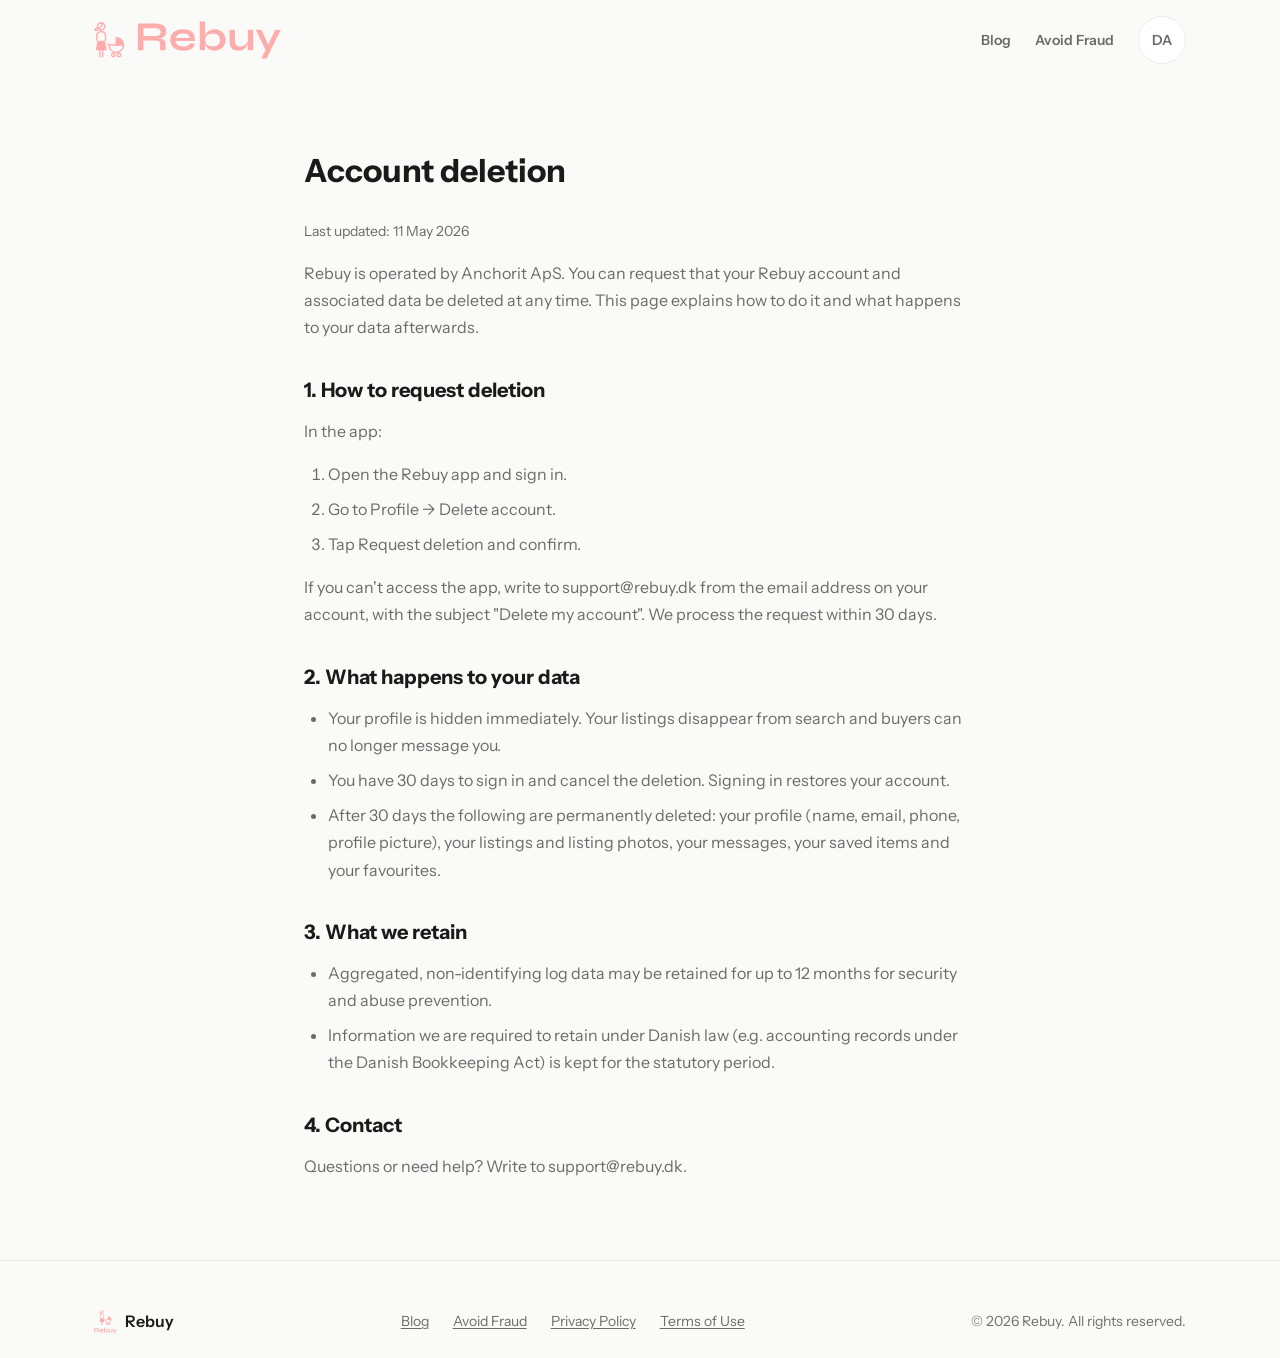
==== commit c5e5c21c: "feat: add Undgå svindel to top menu and link fraud Kontakt to contact form - Add /avoid-fraud/ link " ====
--- a/account-deletion/index.html
+++ b/account-deletion/index.html
@@ -35,6 +35,7 @@
       </a>
       <nav class="header-nav" aria-label="Primary navigation">
         <a href="/blog/">Blog</a>
+        <a href="/avoid-fraud/" data-i18n="footer.fraud">Undgå svindel</a>
       </nav>
       <button id="lang-toggle" class="lang-toggle" type="button" aria-label="Switch language">
         <span data-i18n="lang.toggle">EN</span>
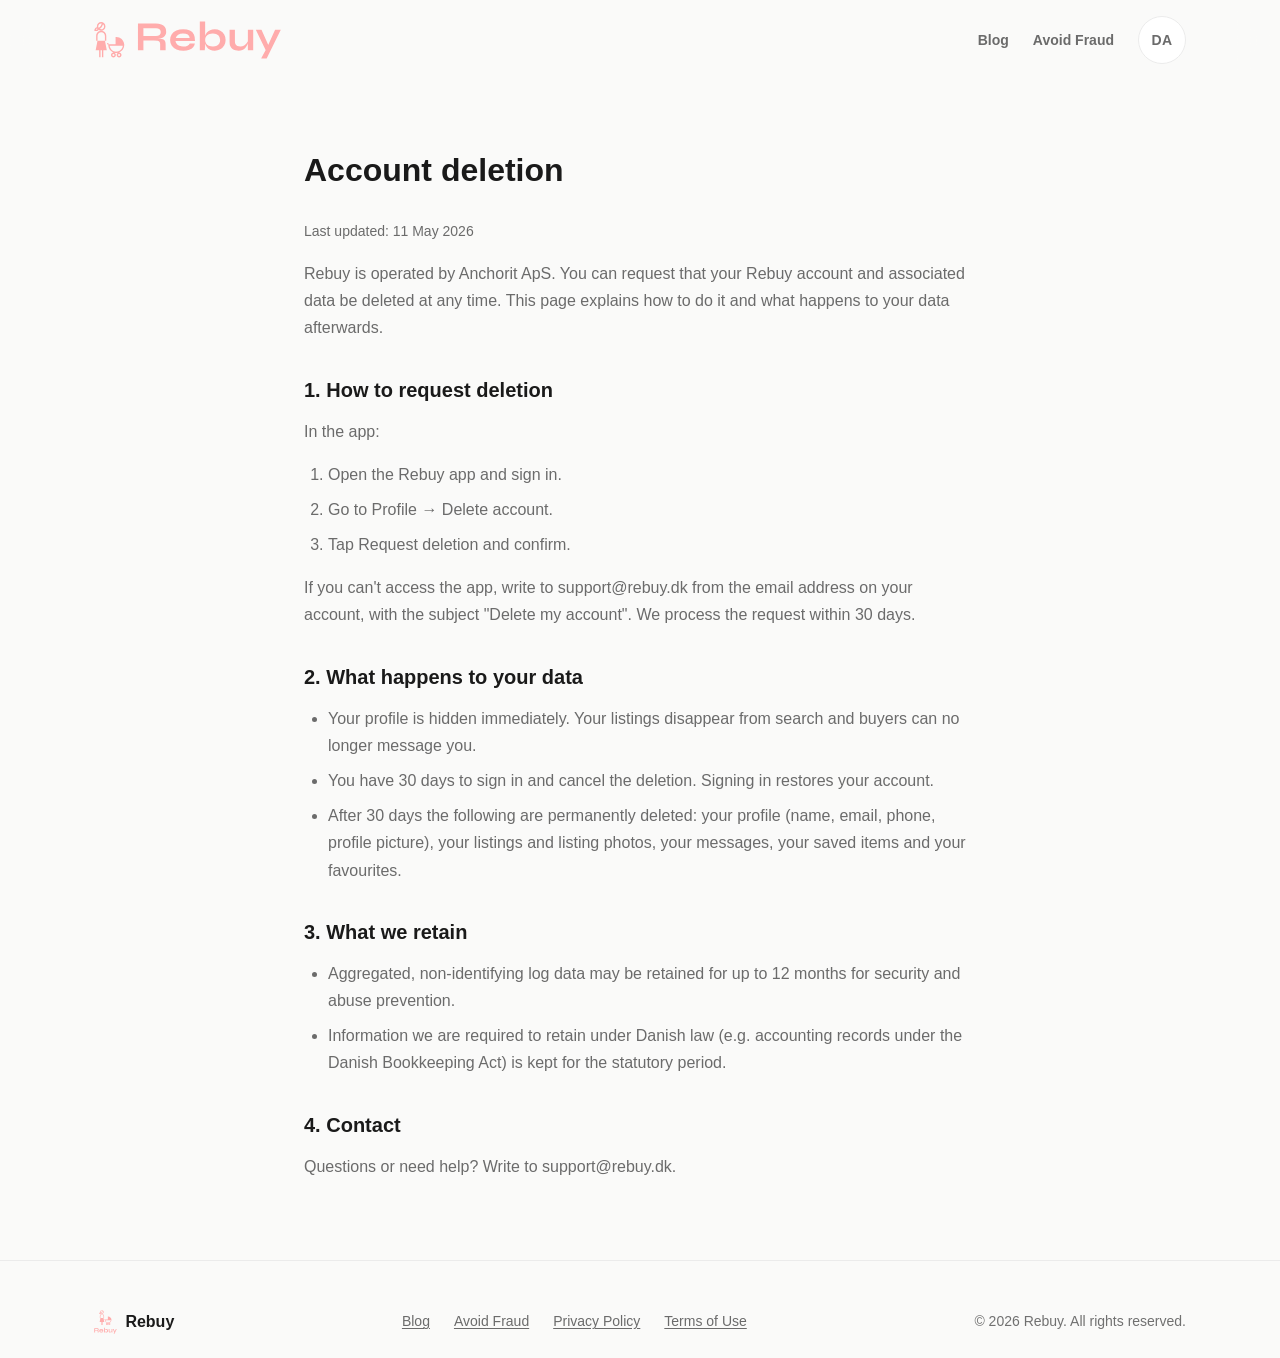
==== commit 982880c3: "fix: audit batch — HowTo schema, CSP, item share page, blog-CTA guard (#107 #108 #109 #100 #102) #10" ====
--- a/account-deletion/index.html
+++ b/account-deletion/index.html
@@ -3,6 +3,12 @@
 <head>
   <meta charset="UTF-8">
   <meta name="viewport" content="width=device-width, initial-scale=1.0">
+  <!-- Security headers via meta (GitHub Pages sends no response headers). CSP
+       allow-list = Google Fonts, Umami analytics, Appwrite (form POSTs). Note:
+       X-Content-Type-Options and frame-ancestors need real response headers —
+       out of scope for a meta-only fix. See issue #108. -->
+  <meta http-equiv="Content-Security-Policy" content="default-src 'self'; base-uri 'self'; img-src 'self' data:; font-src 'self' https://fonts.gstatic.com; style-src 'self' 'unsafe-inline' https://fonts.googleapis.com; script-src 'self' 'unsafe-inline' https://umami.robert-jensen.dk; connect-src 'self' https://base.anchorit.dk https://umami.robert-jensen.dk; form-action 'self'">
+  <meta name="referrer" content="strict-origin-when-cross-origin">
   <title>Sletning af konto — Rebuy</title>
   <meta name="description" content="Sådan beder du om at få din Rebuy-konto og tilhørende data slettet.">
   <link rel="canonical" href="https://rebuy.dk/account-deletion/">
--- a/css/styles.css
+++ b/css/styles.css
@@ -1347,6 +1347,13 @@
   font-size: var(--text-base);
 }
 
+/* The blog CTA is a left-aligned editorial surface, so the store buttons align
+   with the copy above them rather than centering like the homepage hero/CTA. */
+.post-cta .store-buttons {
+  justify-content: flex-start;
+  margin-top: var(--space-lg);
+}
+
 /* ==========================================================================
    Footer
    ========================================================================== */
